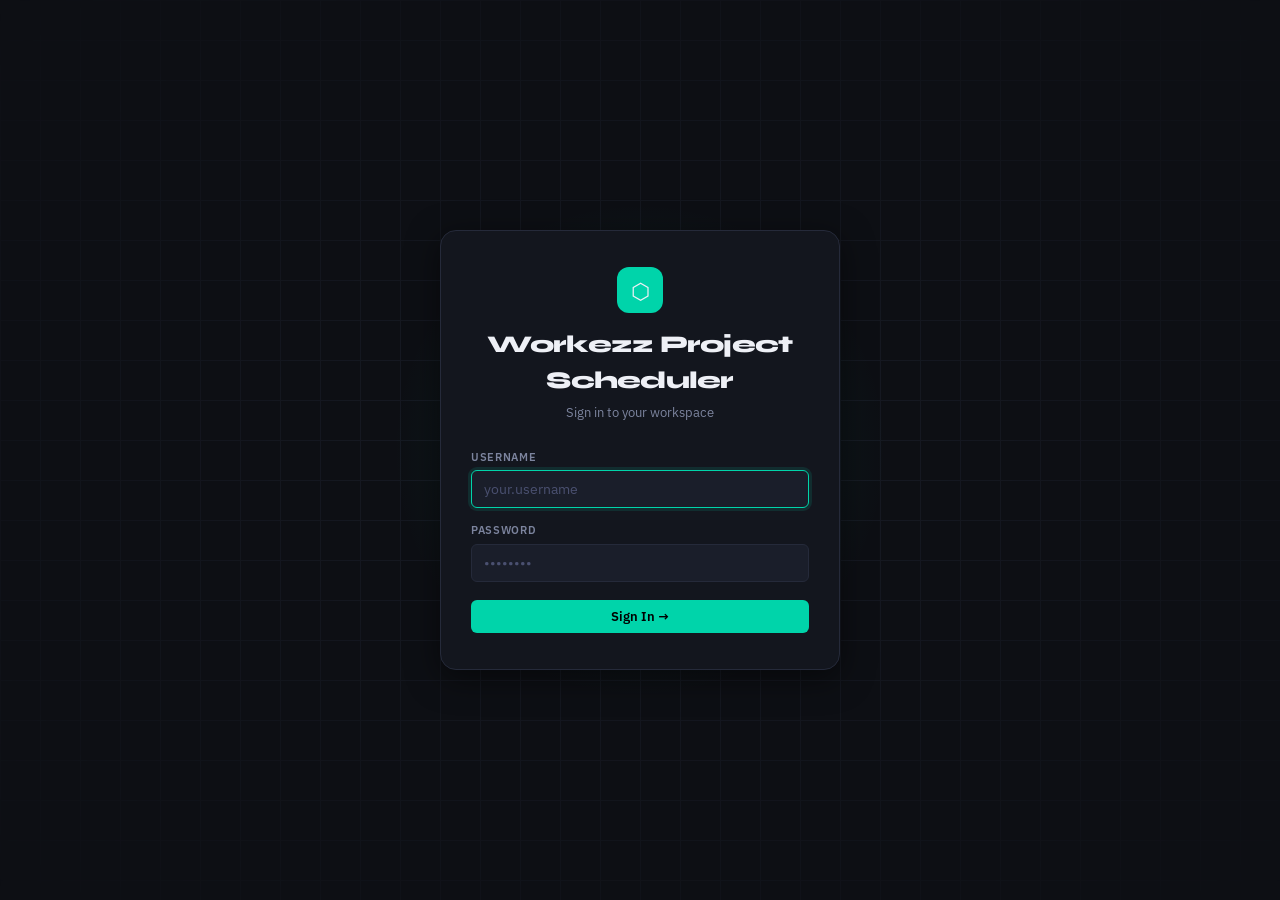
==== frontend/index.html @ bf20adb4 "Initial commit" ====
<!DOCTYPE html>
<html lang="en">
<head>
  <meta charset="UTF-8">
  <meta name="viewport" content="width=device-width, initial-scale=1.0, maximum-scale=1.0">
  <title>Workezz Project Scheduler</title>
  <link rel="stylesheet" href="style.css">
</head>
<body>
  <div id="app"></div>
  <div id="toast-container"></div>
  <script src="api.js"></script>
  <script src="app.js"></script>
</body>
</html>
---- frontend/style.css ----
@import url('https://fonts.googleapis.com/css2?family=Syne:wght@400;500;600;700;800&family=IBM+Plex+Sans:wght@300;400;500;600&family=IBM+Plex+Mono:wght@400;500&display=swap');

*, *::before, *::after { box-sizing: border-box; margin: 0; padding: 0; }

:root {
  --bg:         #0d0f14;
  --bg2:        #13161e;
  --bg3:        #1a1e2a;
  --bg4:        #21263a;
  --border:     #252a3a;
  --border2:    #2e3448;
  --accent:     #00d4aa;
  --accent2:    #00b892;
  --accent-dim: rgba(0,212,170,0.12);
  --green:      #22c55e;
  --green-dim:  rgba(34,197,94,0.12);
  --red:        #f43f5e;
  --red-dim:    rgba(244,63,94,0.12);
  --amber:      #f59e0b;
  --amber-dim:  rgba(245,158,11,0.12);
  --blue:       #3b82f6;
  --blue-dim:   rgba(59,130,246,0.12);
  --purple:     #a855f7;
  --purple-dim: rgba(168,85,247,0.12);
  --p1: #3b82f6; --p2: #f59e0b; --p3: #22c55e; --p4: #a855f7; --p5: #f43f5e;
  --text1:  #eef0f6;
  --text2:  #7c849e;
  --text3:  #4a5070;
  --font-display: 'Syne', sans-serif;
  --font-body:    'IBM Plex Sans', sans-serif;
  --font-mono:    'IBM Plex Mono', monospace;
  --sidebar-w: 220px;
  --topbar-h:  56px;
  --radius:    10px;
  --radius-sm: 6px;
  --radius-lg: 16px;
  --shadow:    0 8px 32px rgba(0,0,0,0.5);
  --shadow-sm: 0 2px 8px rgba(0,0,0,0.3);
}

[data-theme="light"] {
  --bg:#f4f5f9; --bg2:#ffffff; --bg3:#ebedf5; --bg4:#e2e5f0;
  --border:#d8dce8; --border2:#c8cde0;
  --accent:#00a88a; --accent2:#008870; --accent-dim:rgba(0,168,138,0.1);
  --green:#16a34a; --green-dim:rgba(22,163,74,0.1);
  --red:#e11d48; --red-dim:rgba(225,29,72,0.1);
  --amber:#d97706; --amber-dim:rgba(217,119,6,0.1);
  --blue:#2563eb; --blue-dim:rgba(37,99,235,0.1);
  --purple:#9333ea; --purple-dim:rgba(147,51,234,0.1);
  --text1:#0f1117; --text2:#4a5268; --text3:#8890a8;
  --shadow:0 8px 32px rgba(0,0,0,0.1); --shadow-sm:0 2px 8px rgba(0,0,0,0.08);
}

html,body{height:100%;}
body{font-family:var(--font-body);background:var(--bg);color:var(--text1);font-size:14px;line-height:1.5;-webkit-font-smoothing:antialiased;height:100%;overflow:hidden;}
#app{height:100%;display:flex;flex-direction:column;}
::-webkit-scrollbar{width:4px;height:4px;}
::-webkit-scrollbar-track{background:transparent;}
::-webkit-scrollbar-thumb{background:var(--border2);border-radius:4px;}

/* Shell */
.shell{display:flex;flex-direction:column;height:100vh;overflow:hidden;}
.shell-body{display:flex;flex:1;min-height:0;overflow:hidden;}

/* Sidebar - master project ID list */
.sidebar{width:var(--sidebar-w);background:var(--bg2);border-right:1px solid var(--border);display:flex;flex-direction:column;flex-shrink:0;min-height:0;overflow:hidden;}
.master-sidebar-header{padding:14px 14px 10px;border-bottom:1px solid var(--border);flex-shrink:0;}
.master-sidebar-title{font-family:var(--font-display);font-size:11px;font-weight:700;letter-spacing:0.08em;text-transform:uppercase;color:var(--text3);}

/* Topbar nav buttons */
.topbar-nav{display:flex;align-items:center;gap:2px;}
.topbar-nav-btn{padding:5px 14px;border-radius:var(--radius-sm);font-size:13px;font-weight:600;border:none;background:none;color:var(--text2);cursor:pointer;transition:all 0.15s;font-family:var(--font-body);}
.topbar-nav-btn:hover{background:var(--bg3);color:var(--text1);}
.topbar-nav-btn.active{background:var(--accent-dim);color:var(--accent);}

/* Projects empty state */
.projects-empty-state{display:flex;flex-direction:column;align-items:center;justify-content:center;height:60vh;gap:12px;}
.projects-empty-icon{font-size:40px;opacity:0.2;}
.projects-empty-text{font-size:13px;color:var(--text3);}

/* Topbar branding */
.topbar-brand{display:flex;align-items:center;gap:8px;flex-shrink:0;}
.brand-icon{width:30px;height:30px;background:var(--accent);border-radius:8px;display:flex;align-items:center;justify-content:center;font-size:16px;flex-shrink:0;}
.brand-name{font-family:var(--font-display);font-size:14px;font-weight:800;letter-spacing:-0.02em;}
.brand-ver{font-size:10px;color:var(--text3);font-family:var(--font-mono);}
.topbar-divider{width:1px;height:20px;background:var(--border);margin:0 10px;flex-shrink:0;}
.topbar-user-chip{display:flex;align-items:center;gap:8px;padding:5px 10px;border-radius:var(--radius-sm);border:1px solid var(--border);background:var(--bg3);}

/* Main */
.main{flex:1;display:flex;flex-direction:column;min-width:0;min-height:0;overflow:hidden;}

/* Mobile topbar */
.mobile-topbar{display:none;height:var(--topbar-h);background:var(--bg2);border-bottom:1px solid var(--border);align-items:center;padding:0 14px;gap:10px;flex-shrink:0;}

/* Topbar */
.topbar{height:var(--topbar-h);background:var(--bg2);border-bottom:1px solid var(--border);display:flex;align-items:center;padding:0 20px;gap:12px;flex-shrink:0;overflow:visible;position:relative;z-index:200;width:100%;}
.topbar-left{display:flex;align-items:center;gap:10px;flex:1;min-width:0;}
.topbar-right{display:flex;align-items:center;gap:8px;flex-shrink:0;}
.page-title{font-family:var(--font-display);font-size:15px;font-weight:700;letter-spacing:-0.02em;white-space:nowrap;overflow:hidden;text-overflow:ellipsis;}
.back-btn{height:28px;padding:0 10px;border-radius:var(--radius-sm);background:var(--bg3);border:1px solid var(--border);color:var(--text2);cursor:pointer;display:flex;align-items:center;gap:5px;font-size:12px;font-weight:600;font-family:var(--font-body);flex-shrink:0;transition:all 0.15s;white-space:nowrap;}
.back-btn:hover{color:var(--text1);border-color:var(--border2);background:var(--bg4);}

/* Page */
.page{flex:1;overflow-y:auto;padding:20px;min-height:0;}

/* Avatar */
.avatar{border-radius:50%;background:linear-gradient(135deg,var(--accent),var(--blue));display:flex;align-items:center;justify-content:center;font-weight:700;color:#fff;flex-shrink:0;font-family:var(--font-display);}
.avatar-sm{width:28px;height:28px;font-size:11px;}
.avatar-md{width:34px;height:34px;font-size:13px;}
.avatar-lg{width:40px;height:40px;font-size:15px;}

/* Popover */
.popover-wrap{position:relative;}
.popover{position:fixed;top:60px;right:16px;background:var(--bg2);border:1px solid var(--border);border-radius:var(--radius-lg);box-shadow:var(--shadow);z-index:9000;overflow:hidden;animation:popUp 0.18s cubic-bezier(0.34,1.56,0.64,1);min-width:220px;}
@keyframes popUp{from{opacity:0;transform:translateY(8px) scale(0.97);}to{opacity:1;transform:translateY(0) scale(1);}}
.popover-header{padding:12px 14px;display:flex;align-items:center;gap:10px;background:var(--bg3);border-bottom:1px solid var(--border);}
.popover-name{font-weight:600;font-size:13px;}
.popover-role{font-size:11px;color:var(--text2);margin-top:1px;}
.popover-section{padding:5px 6px;}
.popover-item{display:flex;align-items:center;justify-content:space-between;padding:8px 10px;border-radius:var(--radius-sm);font-size:13px;color:var(--text1);cursor:pointer;gap:10px;border:none;background:none;width:100%;text-align:left;font-family:var(--font-body);}
.popover-item:hover{background:var(--bg3);}
.popover-item.danger{color:var(--red);}
.popover-item-left{display:flex;align-items:center;gap:8px;}
.popover-sep{height:1px;background:var(--border);margin:4px 0;}

/* Theme toggle */
.theme-toggle{width:36px;height:20px;background:var(--border2);border-radius:20px;position:relative;cursor:pointer;transition:background 0.25s;flex-shrink:0;}
.theme-toggle.on{background:var(--accent);}
.theme-thumb{width:14px;height:14px;background:white;border-radius:50%;position:absolute;top:3px;left:3px;transition:transform 0.25s cubic-bezier(0.34,1.56,0.64,1);box-shadow:0 1px 4px rgba(0,0,0,0.3);}
.theme-toggle.on .theme-thumb{transform:translateX(16px);}

/* Buttons */
.btn{display:inline-flex;align-items:center;justify-content:center;gap:6px;padding:8px 16px;border-radius:var(--radius-sm);font-family:var(--font-body);font-size:13px;font-weight:600;cursor:pointer;border:none;transition:all 0.15s;white-space:nowrap;}
.btn-primary{background:var(--accent);color:#000;}
.btn-primary:hover{background:var(--accent2);}
.btn-secondary{background:var(--bg3);color:var(--text1);border:1px solid var(--border);}
.btn-secondary:hover{border-color:var(--border2);}
.btn-ghost{background:transparent;color:var(--text2);}
.btn-ghost:hover{color:var(--text1);background:var(--bg3);}
.btn-danger{background:var(--red-dim);color:var(--red);border:1px solid rgba(244,63,94,0.2);}
.btn-danger:hover{background:rgba(244,63,94,0.2);}
.btn-sm{padding:5px 12px;font-size:12px;}
.btn-full{width:100%;}
.btn:disabled{opacity:0.45;cursor:not-allowed;}

/* Forms */
.form-group{margin-bottom:14px;}
.form-label{display:block;font-size:11px;font-weight:600;color:var(--text2);margin-bottom:5px;text-transform:uppercase;letter-spacing:0.06em;}
.form-input,.form-select,.form-textarea{width:100%;background:var(--bg3);border:1px solid var(--border);border-radius:var(--radius-sm);color:var(--text1);font-family:var(--font-body);font-size:14px;padding:9px 12px;transition:border-color 0.15s,box-shadow 0.15s;outline:none;-webkit-appearance:none;}
.form-input:focus,.form-select:focus,.form-textarea:focus{border-color:var(--accent);box-shadow:0 0 0 3px var(--accent-dim);}
.form-input::placeholder{color:var(--text3);}
.form-textarea{resize:vertical;min-height:68px;}

/* Badges */
.badge{display:inline-flex;align-items:center;padding:2px 7px;border-radius:20px;font-size:10px;font-weight:600;white-space:nowrap;font-family:var(--font-mono);}
.badge-teal{background:var(--accent-dim);color:var(--accent);}
.badge-green{background:var(--green-dim);color:var(--green);}
.badge-red{background:var(--red-dim);color:var(--red);}
.badge-amber{background:var(--amber-dim);color:var(--amber);}
.badge-blue{background:var(--blue-dim);color:var(--blue);}
.badge-purple{background:var(--purple-dim);color:var(--purple);}
.badge-gray{background:var(--bg4);color:var(--text2);}

/* Login */
.login-wrap{min-height:100vh;display:flex;align-items:center;justify-content:center;padding:24px 16px;background:var(--bg);position:relative;overflow:hidden;}
.login-grid{position:absolute;inset:0;background-image:linear-gradient(var(--border) 1px,transparent 1px),linear-gradient(90deg,var(--border) 1px,transparent 1px);background-size:40px 40px;opacity:0.5;mask-image:radial-gradient(ellipse 70% 70% at 50% 50%,black,transparent);}
.login-glow{position:absolute;width:500px;height:500px;background:radial-gradient(circle,var(--accent-dim) 0%,transparent 70%);top:50%;left:50%;transform:translate(-50%,-50%);pointer-events:none;}
.login-card{background:var(--bg2);border:1px solid var(--border);border-radius:var(--radius-lg);padding:36px 30px;width:100%;max-width:400px;box-shadow:var(--shadow);position:relative;z-index:1;animation:fadeUp 0.4s ease;}
@keyframes fadeUp{from{opacity:0;transform:translateY(16px);}to{opacity:1;transform:translateY(0);}}
.login-logo{width:46px;height:46px;background:var(--accent);border-radius:12px;display:flex;align-items:center;justify-content:center;font-size:22px;margin:0 auto 14px;}
.login-title{font-family:var(--font-display);font-size:24px;font-weight:800;text-align:center;letter-spacing:-0.03em;margin-bottom:4px;}
.login-sub{font-size:13px;color:var(--text2);text-align:center;margin-bottom:26px;}

/* Dashboard tabs */
.dash-tabs{display:flex;gap:3px;margin-bottom:16px;background:var(--bg2);border:1px solid var(--border);border-radius:var(--radius);padding:4px;width:fit-content;}
.dash-tab{padding:6px 14px;border-radius:var(--radius-sm);font-size:12px;font-weight:600;border:none;background:none;color:var(--text2);cursor:pointer;transition:all 0.15s;font-family:var(--font-body);display:flex;align-items:center;gap:6px;}
.dash-tab:hover{background:var(--bg3);color:var(--text1);}
.dash-tab-active{background:var(--accent);color:#000;}
.dash-tab-count{display:inline-flex;align-items:center;justify-content:center;min-width:18px;height:18px;padding:0 5px;border-radius:20px;font-size:10px;font-weight:700;background:rgba(0,0,0,0.15);font-family:var(--font-mono);}
.dash-tab-active .dash-tab-count{background:rgba(0,0,0,0.2);}

/* Project status badges */
.proj-status-badge{display:inline-flex;align-items:center;padding:2px 8px;border-radius:20px;font-size:9px;font-weight:700;white-space:nowrap;font-family:var(--font-mono);text-transform:uppercase;letter-spacing:0.04em;}
.status-completed{background:var(--green-dim);color:var(--green);}
.status-ongoing{background:var(--accent-dim);color:var(--accent);}
.status-notstarted{background:var(--bg4);color:var(--text2);}

/* Dashboard */
.dash-header{display:flex;align-items:center;justify-content:space-between;margin-bottom:20px;gap:12px;flex-wrap:wrap;}
.dash-title{font-family:var(--font-display);font-size:20px;font-weight:800;letter-spacing:-0.03em;}
.search-wrap{position:relative;flex:1;max-width:300px;}
.search-icon{position:absolute;left:10px;top:50%;transform:translateY(-50%);color:var(--text3);font-size:13px;pointer-events:none;}
.search-input{width:100%;background:var(--bg2);border:1px solid var(--border);border-radius:var(--radius-sm);color:var(--text1);font-family:var(--font-body);font-size:13px;padding:8px 12px 8px 32px;outline:none;transition:border-color 0.15s;}
.search-input:focus{border-color:var(--accent);}
.search-input::placeholder{color:var(--text3);}

/* Project cards */
.proj-grid{display:grid;grid-template-columns:repeat(auto-fill,minmax(290px,1fr));gap:12px;}
.proj-card{background:var(--bg2);border:1px solid var(--border);border-radius:var(--radius);padding:0;cursor:pointer;transition:border-color 0.15s,transform 0.15s,box-shadow 0.15s;overflow:hidden;display:flex;flex-direction:column;text-decoration:none;color:inherit;animation:fadeUp 0.35s ease both;}
.proj-card:hover{border-color:var(--border2);transform:translateY(-2px);box-shadow:var(--shadow-sm);}
.proj-card:active{transform:translateY(0);}
.proj-card-top-bar{height:3px;flex-shrink:0;}
.proj-card-body{padding:14px 16px;flex:1;}
.proj-or{font-family:var(--font-mono);font-size:10px;color:var(--accent);font-weight:500;margin-bottom:3px;letter-spacing:0.04em;}
.proj-name{font-family:var(--font-display);font-size:14px;font-weight:700;margin-bottom:3px;letter-spacing:-0.01em;line-height:1.3;}
.proj-desc{font-size:12px;color:var(--text2);margin-bottom:10px;white-space:nowrap;overflow:hidden;text-overflow:ellipsis;}
.proj-tls{display:flex;gap:5px;flex-wrap:wrap;margin-bottom:10px;}
.tl-chip{display:inline-flex;align-items:center;gap:4px;padding:2px 7px;border-radius:20px;font-size:10px;font-weight:600;background:var(--bg3);color:var(--text2);border:1px solid var(--border);}
.tl-dot{width:5px;height:5px;border-radius:50%;flex-shrink:0;}
.proj-card-footer{padding:10px 16px;border-top:1px solid var(--border);background:var(--bg3);display:flex;align-items:center;gap:10px;}
.proj-date{font-family:var(--font-mono);font-size:10px;color:var(--text3);}

/* Progress */
.prog-bar-wrap{flex:1;}
.prog-bar-label{display:flex;justify-content:space-between;font-size:10px;color:var(--text3);margin-bottom:4px;font-family:var(--font-mono);}
.prog-bar{height:3px;background:var(--bg4);border-radius:3px;overflow:hidden;}
.prog-fill{height:100%;border-radius:3px;transition:width 0.6s cubic-bezier(0.4,0,0.2,1);}
.prog-high{background:var(--green);}
.prog-mid{background:var(--amber);}
.prog-low{background:var(--red);}
.prog-none{background:var(--accent);}

/* Detail header */
.detail-header{background:var(--bg2);border:1px solid var(--border);border-radius:var(--radius);overflow:hidden;margin-bottom:16px;animation:fadeUp 0.3s ease;}
.detail-header-top{padding:16px 20px;border-bottom:1px solid var(--border);}
.detail-or{font-family:var(--font-mono);font-size:11px;color:var(--accent);margin-bottom:4px;letter-spacing:0.04em;}
.detail-name{font-family:var(--font-display);font-size:19px;font-weight:800;letter-spacing:-0.03em;margin-bottom:3px;line-height:1.2;}
.detail-desc{font-size:13px;color:var(--text2);}
.detail-meta{display:grid;grid-template-columns:repeat(auto-fill,minmax(110px,1fr));border-bottom:1px solid var(--border);}
.meta-item{padding:10px 16px;border-right:1px solid var(--border);}
.meta-item:last-child{border-right:none;}
.meta-label{font-size:10px;font-weight:700;color:var(--text3);text-transform:uppercase;letter-spacing:0.08em;margin-bottom:2px;}
.meta-value{font-size:13px;font-weight:600;}
.detail-progress{padding:14px 20px;}
.overall-row{display:flex;justify-content:space-between;align-items:center;margin-bottom:8px;}
.overall-label{font-size:11px;font-weight:700;color:var(--text2);text-transform:uppercase;letter-spacing:0.06em;}
.overall-pct{font-family:var(--font-display);font-size:20px;font-weight:800;color:var(--accent);}

/* Phase tabs */
.phase-bar{display:flex;gap:3px;margin-bottom:14px;background:var(--bg2);border:1px solid var(--border);border-radius:var(--radius);padding:4px;overflow-x:auto;scrollbar-width:none;animation:fadeUp 0.3s ease 0.1s both;}
.phase-bar::-webkit-scrollbar{display:none;}
.phase-btn{flex-shrink:0;padding:6px 13px;border-radius:var(--radius-sm);font-size:12px;font-weight:600;border:none;background:none;color:var(--text2);cursor:pointer;transition:all 0.15s;display:flex;align-items:center;gap:5px;font-family:var(--font-body);}
.phase-btn:hover{background:var(--bg3);color:var(--text1);}
.phase-btn.active{background:var(--accent);color:#000;font-weight:700;}
.phase-dot{width:6px;height:6px;border-radius:50%;}

/* Task table */
.task-table-wrap{background:var(--bg2);border:1px solid var(--border);border-radius:var(--radius);overflow:hidden;animation:fadeUp 0.3s ease 0.15s both;margin-bottom:80px;}
.task-table{width:100%;border-collapse:collapse;}
.task-table th{text-align:left;padding:10px 14px;font-size:10px;font-weight:700;color:var(--text3);text-transform:uppercase;letter-spacing:0.08em;background:var(--bg3);border-bottom:1px solid var(--border);white-space:nowrap;}
.task-table td{padding:11px 14px;border-bottom:1px solid var(--border);vertical-align:middle;}
.task-table tr:last-child td{border-bottom:none;}
.task-table tbody tr{transition:background 0.1s;}
.task-table tbody tr:hover{background:var(--bg3);}
.task-table tbody tr.can-edit:hover{background:var(--accent-dim);}
.task-code-cell{font-family:var(--font-mono);font-size:10px;color:var(--text3);white-space:nowrap;}
.task-name-cell{font-size:13px;font-weight:500;min-width:150px;}
.date-cell{font-family:var(--font-mono);font-size:11px;color:var(--text2);white-space:nowrap;min-width:85px;}
.date-cell.overdue{color:var(--red);}
.date-cell.warn{color:var(--amber);}

/* Progress ring */
.ring-wrap{display:flex;align-items:center;gap:8px;min-width:100px;}
.ring{flex-shrink:0;transform:rotate(-90deg);}
.ring-bg{fill:none;stroke:var(--bg4);stroke-width:3;}
.ring-fill{fill:none;stroke-width:3;stroke-linecap:round;transition:stroke-dashoffset 0.6s cubic-bezier(0.4,0,0.2,1);}
.ring-pct{font-family:var(--font-mono);font-size:12px;font-weight:600;color:var(--text1);white-space:nowrap;}

/* Inline edit */
.inline-edit{display:flex;flex-direction:column;gap:6px;min-width:150px;}
.slider-row{display:flex;align-items:center;gap:8px;}
.task-slider{flex:1;-webkit-appearance:none;height:3px;border-radius:3px;background:var(--bg4);outline:none;cursor:pointer;}
.task-slider::-webkit-slider-thumb{-webkit-appearance:none;width:15px;height:15px;border-radius:50%;background:var(--accent);border:2px solid var(--bg2);box-shadow:0 2px 6px rgba(0,212,170,0.4);cursor:pointer;transition:transform 0.1s;}
.task-slider::-webkit-slider-thumb:active{transform:scale(1.25);}
.slider-pct{font-family:var(--font-mono);font-size:11px;font-weight:600;color:var(--accent);width:30px;text-align:right;flex-shrink:0;}
.remark-input{width:100%;background:var(--bg3);border:1px solid var(--border);border-radius:var(--radius-sm);color:var(--text1);font-family:var(--font-body);font-size:12px;padding:5px 8px;outline:none;resize:none;transition:border-color 0.15s;min-height:50px;}
.remark-input:focus{border-color:var(--accent);}
.remark-input::placeholder{color:var(--text3);}
.remark-display{font-size:11px;color:var(--text2);font-style:italic;max-width:180px;white-space:nowrap;overflow:hidden;text-overflow:ellipsis;}

/* Save bar */
.save-bar{position:fixed;bottom:0;left:var(--sidebar-w);right:0;background:var(--bg2);border-top:1px solid var(--border);padding:12px 20px;display:flex;align-items:center;justify-content:space-between;gap:12px;z-index:100;transform:translateY(100%);transition:transform 0.25s cubic-bezier(0.34,1.56,0.64,1);}
.save-bar.visible{transform:translateY(0);}
.save-bar-left{display:flex;align-items:center;gap:10px;}
.save-count{display:inline-flex;align-items:center;justify-content:center;width:22px;height:22px;background:var(--amber);color:#000;border-radius:50%;font-size:11px;font-weight:800;font-family:var(--font-mono);}
.save-msg{font-size:13px;color:var(--text2);}
.save-actions{display:flex;gap:8px;}

/* Modal */
.modal-overlay{position:fixed;inset:0;background:rgba(0,0,0,0.65);z-index:500;display:flex;align-items:center;justify-content:center;padding:16px;backdrop-filter:blur(4px);animation:fadeIn 0.2s ease;}
@keyframes fadeIn{from{opacity:0;}to{opacity:1;}}
.modal{background:var(--bg2);border:1px solid var(--border);border-radius:var(--radius-lg);width:100%;max-width:440px;box-shadow:var(--shadow);animation:popUp 0.2s cubic-bezier(0.34,1.56,0.64,1);overflow:hidden;}
.modal-header{padding:16px 20px;border-bottom:1px solid var(--border);display:flex;align-items:center;justify-content:space-between;background:var(--bg3);}
.modal-title{font-family:var(--font-display);font-size:15px;font-weight:700;letter-spacing:-0.02em;}
.modal-body{padding:20px;}
.modal-footer{padding:12px 20px;border-top:1px solid var(--border);display:flex;gap:8px;justify-content:flex-end;}

/* Alert */
.alert{padding:10px 14px;border-radius:var(--radius-sm);font-size:13px;margin-bottom:14px;}
.alert-error{background:var(--red-dim);color:var(--red);border:1px solid rgba(244,63,94,0.2);}

/* Toast */
#toast-container{position:fixed;bottom:24px;right:20px;z-index:9999;display:flex;flex-direction:column;gap:8px;pointer-events:none;}
.toast{padding:10px 16px;border-radius:var(--radius-sm);font-size:13px;font-weight:500;box-shadow:var(--shadow);animation:slideLeft 0.25s cubic-bezier(0.34,1.56,0.64,1);max-width:300px;pointer-events:all;}
@keyframes slideLeft{from{opacity:0;transform:translateX(20px);}to{opacity:1;transform:translateX(0);}}
.toast-success{background:var(--green-dim);color:var(--green);border:1px solid rgba(34,197,94,0.25);}
.toast-error{background:var(--red-dim);color:var(--red);border:1px solid rgba(244,63,94,0.25);}

/* Loading / Empty */
.loading{display:flex;align-items:center;justify-content:center;gap:10px;padding:60px 20px;color:var(--text2);font-size:13px;}
.spinner{display:inline-block;width:20px;height:20px;border:2px solid var(--border2);border-top-color:var(--accent);border-radius:50%;animation:spin 0.7s linear infinite;}
@keyframes spin{to{transform:rotate(360deg);}}
.empty{text-align:center;padding:60px 20px;color:var(--text2);}
.empty-icon{font-size:38px;margin-bottom:12px;opacity:0.4;}
.empty-text{font-size:14px;}

/* Stagger animations */
.proj-card:nth-child(1){animation-delay:0.05s;}
.proj-card:nth-child(2){animation-delay:0.1s;}
.proj-card:nth-child(3){animation-delay:0.15s;}
.proj-card:nth-child(4){animation-delay:0.2s;}
.proj-card:nth-child(5){animation-delay:0.25s;}
.proj-card:nth-child(6){animation-delay:0.3s;}

/* Master pane list (now lives in .sidebar) */
.master-pane-list{flex:1;overflow-y:auto;padding:6px;min-height:0;}
.master-empty{padding:20px 10px;font-size:12px;color:var(--text3);text-align:center;}

/* Master item */
.master-item{padding:9px 10px;border-radius:var(--radius-sm);cursor:pointer;transition:background 0.15s,border-color 0.15s;border:1px solid transparent;margin-bottom:3px;animation:fadeUp 0.25s ease both;}
.master-item:hover{background:var(--bg3);border-color:var(--border);}
.master-item.active{background:var(--accent-dim);border-color:var(--accent);}
.master-item.no-file{opacity:0.7;}
.master-item-top{display:flex;align-items:center;gap:6px;margin-bottom:4px;}
.master-item-id{font-family:var(--font-mono);font-size:11px;font-weight:600;color:var(--text1);flex:1;white-space:nowrap;overflow:hidden;text-overflow:ellipsis;}
.master-item-name{font-size:10px;color:var(--text2);white-space:nowrap;overflow:hidden;text-overflow:ellipsis;margin-bottom:5px;}

/* Staleness - background highlight instead of dot */
.master-item.stale{background:rgba(244,63,94,0.08);border-color:rgba(244,63,94,0.2);}
.master-item.stale:hover{background:rgba(244,63,94,0.14);border-color:rgba(244,63,94,0.35);}
.master-item.stale.active{background:rgba(244,63,94,0.18);border-color:var(--red);}
.master-item.stale .master-item-id{color:var(--red);}

/* File exists badge - dot symbolism */
.master-exists-badge{width:8px;height:8px;border-radius:50%;flex-shrink:0;display:inline-block;}
.master-exists-badge.exists{background:var(--green);}
.master-exists-badge.missing{background:transparent;border:1.5px dashed var(--text3);}

/* Mini progress bar in master pane */
.master-prog-bar{height:2px;background:var(--bg4);border-radius:2px;overflow:hidden;}
.master-prog-fill{height:100%;border-radius:2px;transition:width 0.5s ease;}

/* Responsive */
@media(max-width:768px){
  .sidebar{display:none;}
  .mobile-topbar{display:flex!important;}
  .topbar-brand{display:none;}
  .topbar-divider{display:none;}
  .topbar-user-chip{display:none;}
  .save-bar{left:0;}
  .proj-grid{grid-template-columns:1fr;}
  .detail-meta{grid-template-columns:repeat(2,1fr);}
  .task-table th:nth-child(n+6),.task-table td:nth-child(n+6){display:none;}
  .page{padding:12px;}
}

/* Utility */
.hidden{display:none!important;}
.mono{font-family:var(--font-mono);}
.text2{color:var(--text2);}
.truncate{white-space:nowrap;overflow:hidden;text-overflow:ellipsis;}

/* ── Excel-like grid ─────────────────────────────────────────── */
.xl-wrap{overflow:auto;border:1px solid var(--border);border-radius:var(--radius);background:var(--bg2);margin-bottom:80px;animation:fadeUp 0.3s ease 0.15s both;font-family:var(--font-body);}
.xl-grid{display:inline-block;min-width:100%;}

.xl-row{display:flex;border-bottom:1px solid rgba(255,255,255,0.05);}
[data-theme="light"] .xl-row{border-bottom:1px solid #d0d0d0;}
.xl-row:last-child{border-bottom:none;}
.xl-row-even{background:var(--bg2);}
.xl-row:not(.xl-row-even):not(.xl-header-row){background:rgba(255,255,255,0.02);}
[data-theme="light"] .xl-row:not(.xl-row-even):not(.xl-header-row){background:#f7f8fc;}
.xl-row:not(.xl-header-row):hover{background:rgba(0,212,170,0.05);}
[data-theme="light"] .xl-row:not(.xl-header-row):hover{background:#eaf6f2;}

.xl-header-row{background:var(--bg4);border-bottom:2px solid var(--border2);position:sticky;top:0;z-index:10;}
[data-theme="light"] .xl-header-row{background:#d8dce8;}
.xl-header-cell{font-size:11px;font-weight:700;color:var(--text1);padding:5px 6px;border-right:1px solid var(--border2);display:flex;align-items:center;flex-shrink:0;white-space:nowrap;}
[data-theme="light"] .xl-header-cell{color:#1a1d2e;border-right:1px solid #b0b5c8;}
.xl-header-cell:last-child{border-right:none;}

.xl-cell{padding:3px 6px;border-right:1px solid rgba(255,255,255,0.05);font-size:12px;color:var(--text1);display:flex;align-items:center;flex-shrink:0;min-height:28px;}
[data-theme="light"] .xl-cell{border-right:1px solid #d0d0d0;color:#1a1d2e;}
.xl-cell:last-child{border-right:none;}
.xl-cell-rownum{color:var(--text3);font-family:var(--font-mono);font-size:11px;justify-content:center;background:var(--bg3);}
[data-theme="light"] .xl-cell-rownum{background:#ebedf5;color:#888;}
.xl-cell-center{justify-content:center;}
.xl-cell-task{font-size:12px;}
.xl-cell-date{font-family:var(--font-mono);font-size:11px;color:var(--text2);}
.xl-cell-overdue{color:var(--red)!important;}
.xl-cell-editable{background:rgba(173,214,255,0.07);}
[data-theme="light"] .xl-cell-editable{background:#edf4ff;}
.xl-cell-editable:focus-within{background:rgba(173,214,255,0.15);box-shadow:inset 0 0 0 1px var(--blue);}
[data-theme="light"] .xl-cell-editable:focus-within{background:#ddeeff;}

/* Phase — plain text like Excel */
.xl-phase-text{font-family:var(--font-mono);font-size:11px;font-weight:600;color:var(--text2);}

/* % complete — just a number, clean */
.xl-pct-view{font-family:var(--font-mono);font-size:12px;font-weight:600;width:100%;text-align:center;}
.xl-pct-edit{width:100%;}
.xl-pct-input{width:100%;background:transparent;border:none;color:var(--text1);font-family:var(--font-mono);font-size:12px;font-weight:600;padding:1px 4px;outline:none;text-align:center;-moz-appearance:textfield;}
.xl-pct-input::-webkit-outer-spin-button,.xl-pct-input::-webkit-inner-spin-button{-webkit-appearance:none;}
.xl-pct-input:focus{background:rgba(59,130,246,0.1);border-radius:2px;}

/* Date input — minimal like Excel cell */
.xl-date-input{background:transparent;border:none;color:var(--text1);font-family:var(--font-mono);font-size:11px;padding:1px 2px;outline:none;width:100%;cursor:pointer;}
.xl-date-input:focus{background:rgba(59,130,246,0.08);border-radius:2px;}
.xl-date-input::-webkit-calendar-picker-indicator{opacity:0.4;cursor:pointer;width:12px;}

/* ── Project two-column layout ───────────────────────────────── */
.proj-topbar-info{display:flex;align-items:center;justify-content:space-between;padding:12px 16px;background:var(--bg2);border:1px solid var(--border);border-radius:var(--radius);margin-bottom:10px;gap:16px;}
.proj-body-layout{display:flex;gap:0;align-items:flex-start;margin-bottom:80px;}

/* ── Left info panel (Excel-matching grid) ───────────────────── */
.xl-info-panel{width:280px;flex-shrink:0;border:1px solid var(--border);border-radius:var(--radius) 0 0 var(--radius);overflow:hidden;background:var(--bg2);font-size:11px;align-self:flex-start;}

/* xi = excel-info grid system */
.xi-grid{display:flex;flex-direction:column;}
.xi-row{display:flex;border-bottom:1px solid var(--border);min-height:22px;}
[data-theme="light"] .xi-row{border-bottom:1px solid #d0d0d0;}
.xi-row:last-child{border-bottom:none;}

.xi-cell{flex:1;padding:2px 5px;border-right:1px solid var(--border);display:flex;align-items:center;font-size:11px;min-width:0;}
[data-theme="light"] .xi-cell{border-right:1px solid #d0d0d0;}
.xi-cell:last-child{border-right:none;}

.xi-lbl{background:var(--bg3);color:var(--text2);font-weight:600;font-size:10px;white-space:nowrap;}
[data-theme="light"] .xi-lbl{background:#ebedf5;color:#4a5268;}

.xi-hdr{background:var(--bg4);color:var(--text1);font-weight:700;font-size:10px;text-transform:uppercase;letter-spacing:0.04em;}
[data-theme="light"] .xi-hdr{background:#d8dce8;color:#1a1d2e;}

.xi-section-row .xi-cell,.xi-section-row .xi-lbl,.xi-section-row .xi-hdr{background:var(--bg4);}
[data-theme="light"] .xi-section-row .xi-cell,[data-theme="light"] .xi-section-row .xi-lbl,[data-theme="light"] .xi-section-row .xi-hdr{background:#d8dce8;}

.xi-val{font-size:11px;color:var(--text1);white-space:nowrap;overflow:hidden;text-overflow:ellipsis;width:100%;}
.xi-accent .xi-val{color:var(--accent);font-weight:600;}
[data-theme="light"] .xi-accent .xi-val{color:#00a88a;}
.xi-wrap .xi-val{white-space:normal;word-break:break-word;line-height:1.3;}
.xi-small .xi-val{font-size:10px;color:var(--text2);}
.xi-span2{flex:2;}
.xi-editable{background:rgba(173,214,255,0.07);}
[data-theme="light"] .xi-editable{background:#edf4ff;}

.xl-info-select{background:var(--bg3);border:1px solid var(--border);border-radius:3px;color:var(--text1);font-size:11px;padding:1px 4px;outline:none;cursor:pointer;width:100%;}
.xl-info-select:focus{border-color:var(--accent);}

/* Adjust xl-wrap when inside proj-body-right */
.proj-body-right{flex:1;min-width:0;overflow-x:auto;}
.proj-body-right .xl-wrap{border-radius:0 var(--radius) var(--radius) 0;border-left:none;margin-bottom:0;min-height:200px;}
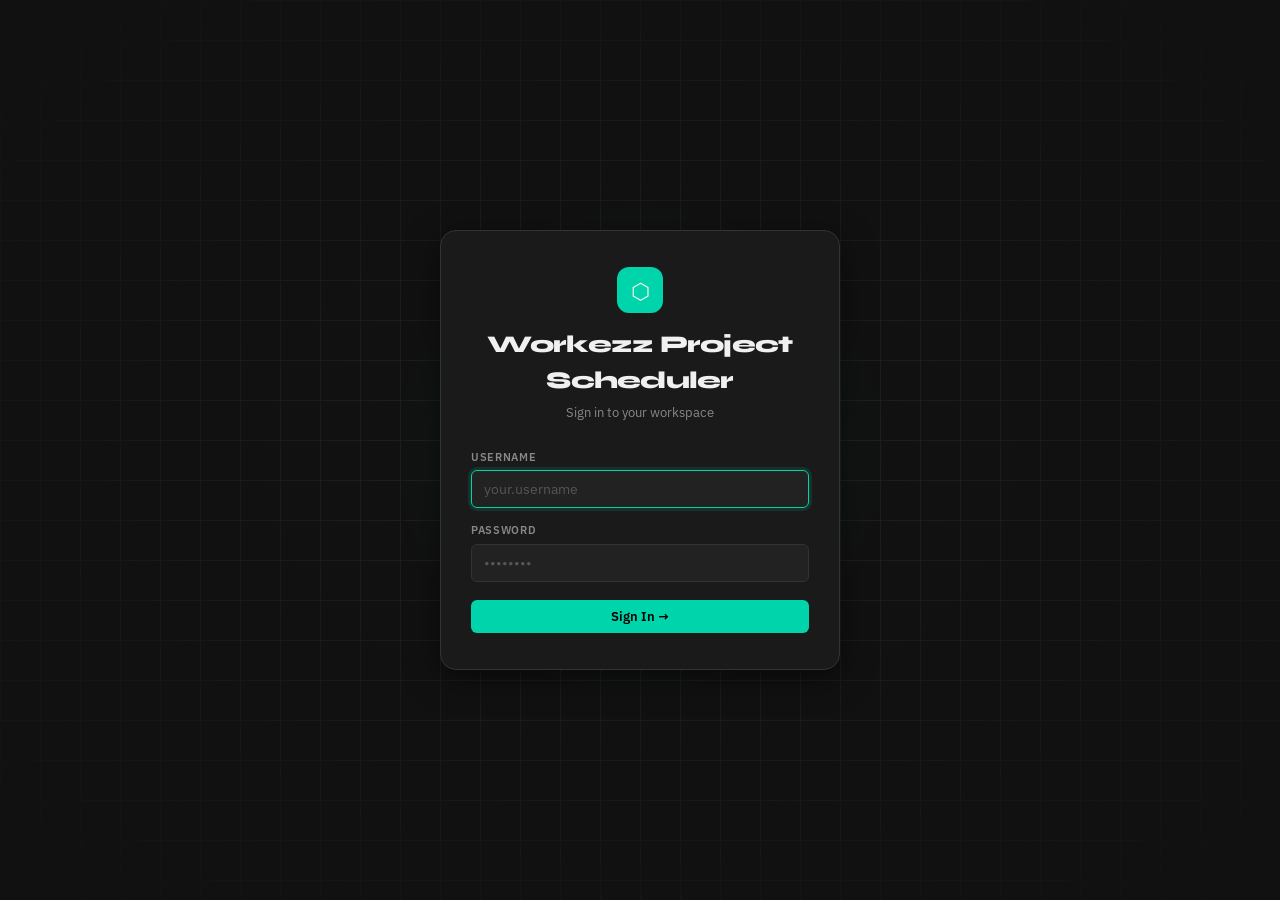
==== commit 6455c7b6: "Updated on 27/03 12:23" ====
--- a/frontend/index.html
+++ b/frontend/index.html
@@ -10,6 +10,7 @@
   <div id="app"></div>
   <div id="toast-container"></div>
   <script src="api.js"></script>
+  <script src="monitor.js"></script>
   <script src="app.js"></script>
 </body>
 </html>
--- a/frontend/style.css
+++ b/frontend/style.css
@@ -3,12 +3,12 @@
 *, *::before, *::after { box-sizing: border-box; margin: 0; padding: 0; }
 
 :root {
-  --bg:         #0d0f14;
-  --bg2:        #13161e;
-  --bg3:        #1a1e2a;
-  --bg4:        #21263a;
-  --border:     #252a3a;
-  --border2:    #2e3448;
+  --bg:         #111111;
+  --bg2:        #1a1a1a;
+  --bg3:        #222222;
+  --bg4:        #2a2a2a;
+  --border:     #333333;
+  --border2:    #3d3d3d;
   --accent:     #00d4aa;
   --accent2:    #00b892;
   --accent-dim: rgba(0,212,170,0.12);
@@ -23,13 +23,14 @@
   --purple:     #a855f7;
   --purple-dim: rgba(168,85,247,0.12);
   --p1: #3b82f6; --p2: #f59e0b; --p3: #22c55e; --p4: #a855f7; --p5: #f43f5e;
-  --text1:  #eef0f6;
-  --text2:  #7c849e;
-  --text3:  #4a5070;
+  --text1:  #f0f0f0;
+  --text2:  #888888;
+  --text3:  #555555;
   --font-display: 'Syne', sans-serif;
   --font-body:    'IBM Plex Sans', sans-serif;
   --font-mono:    'IBM Plex Mono', monospace;
-  --sidebar-w: 220px;
+  --sidebar-w: 242px;
+  --sidebar-rail: 44px;
   --topbar-h:  56px;
   --radius:    10px;
   --radius-sm: 6px;
@@ -63,9 +64,15 @@
 .shell-body{display:flex;flex:1;min-height:0;overflow:hidden;}
 
 /* Sidebar - master project ID list */
-.sidebar{width:var(--sidebar-w);background:var(--bg2);border-right:1px solid var(--border);display:flex;flex-direction:column;flex-shrink:0;min-height:0;overflow:hidden;}
-.master-sidebar-header{padding:14px 14px 10px;border-bottom:1px solid var(--border);flex-shrink:0;}
-.master-sidebar-title{font-family:var(--font-display);font-size:11px;font-weight:700;letter-spacing:0.08em;text-transform:uppercase;color:var(--text3);}
+.sidebar{width:var(--sidebar-w);background:var(--bg2);border-right:1px solid var(--border);display:flex;flex-direction:column;flex-shrink:0;min-height:0;overflow:hidden;transition:width 0.22s cubic-bezier(0.4,0,0.2,1);}
+.sidebar.collapsed{width:var(--sidebar-rail);}
+.sidebar.collapsed .master-pane-list{display:none;}
+.sidebar.collapsed .master-sidebar-title{display:none;}
+.master-sidebar-header{padding:10px 10px 10px;border-bottom:1px solid var(--border);flex-shrink:0;display:flex;align-items:center;justify-content:space-between;gap:8px;min-height:44px;transition:padding 0.22s;}
+.sidebar.collapsed .master-sidebar-header{padding:10px 0;justify-content:center;border-bottom:none;}
+.master-sidebar-title{font-family:var(--font-display);font-size:11px;font-weight:700;letter-spacing:0.08em;text-transform:uppercase;color:var(--text3);flex:1;overflow:hidden;white-space:nowrap;transition:opacity 0.15s;}
+.sidebar-toggle-btn{width:24px;height:24px;border-radius:var(--radius-sm);background:var(--bg3);border:1px solid var(--border);color:var(--text2);cursor:pointer;display:flex;align-items:center;justify-content:center;font-size:13px;flex-shrink:0;transition:all 0.15s;line-height:1;}
+.sidebar-toggle-btn:hover{color:var(--text1);background:var(--bg4);border-color:var(--border2);}
 
 /* Topbar nav buttons */
 .topbar-nav{display:flex;align-items:center;gap:2px;}
@@ -101,7 +108,8 @@
 .back-btn:hover{color:var(--text1);border-color:var(--border2);background:var(--bg4);}
 
 /* Page */
-.page{flex:1;overflow-y:auto;padding:20px;min-height:0;}
+.page{flex:1;overflow-y:auto;padding:20px;min-height:0;display:flex;flex-direction:column;}
+.page.no-pad{padding:0 !important;overflow:hidden !important;flex:1;display:flex;flex-direction:column;}
 
 /* Avatar */
 .avatar{border-radius:50%;background:linear-gradient(135deg,var(--accent),var(--blue));display:flex;align-items:center;justify-content:center;font-weight:700;color:#fff;flex-shrink:0;font-family:var(--font-display);}
@@ -326,30 +334,25 @@
 .master-pane-list{flex:1;overflow-y:auto;padding:6px;min-height:0;}
 .master-empty{padding:20px 10px;font-size:12px;color:var(--text3);text-align:center;}
 
-/* Master item */
-.master-item{padding:9px 10px;border-radius:var(--radius-sm);cursor:pointer;transition:background 0.15s,border-color 0.15s;border:1px solid transparent;margin-bottom:3px;animation:fadeUp 0.25s ease both;}
-.master-item:hover{background:var(--bg3);border-color:var(--border);}
-.master-item.active{background:var(--accent-dim);border-color:var(--accent);}
-.master-item.no-file{opacity:0.7;}
-.master-item-top{display:flex;align-items:center;gap:6px;margin-bottom:4px;}
-.master-item-id{font-family:var(--font-mono);font-size:11px;font-weight:600;color:var(--text1);flex:1;white-space:nowrap;overflow:hidden;text-overflow:ellipsis;}
-.master-item-name{font-size:10px;color:var(--text2);white-space:nowrap;overflow:hidden;text-overflow:ellipsis;margin-bottom:5px;}
-
-/* Staleness - background highlight instead of dot */
-.master-item.stale{background:rgba(244,63,94,0.08);border-color:rgba(244,63,94,0.2);}
-.master-item.stale:hover{background:rgba(244,63,94,0.14);border-color:rgba(244,63,94,0.35);}
-.master-item.stale.active{background:rgba(244,63,94,0.18);border-color:var(--red);}
-.master-item.stale .master-item-id{color:var(--red);}
-
-/* File exists badge - dot symbolism */
-.master-exists-badge{width:8px;height:8px;border-radius:50%;flex-shrink:0;display:inline-block;}
-.master-exists-badge.exists{background:var(--green);}
-.master-exists-badge.missing{background:transparent;border:1.5px dashed var(--text3);}
-
-/* Mini progress bar in master pane */
-.master-prog-bar{height:2px;background:var(--bg4);border-radius:2px;overflow:hidden;}
-.master-prog-fill{height:100%;border-radius:2px;transition:width 0.5s ease;}
-
+/* Master item - Concept 2: Frosted Cards */
+.master-item{padding:9px 12px;border-radius:8px;cursor:pointer;transition:all 0.15s;border:1px solid transparent;margin-bottom:3px;animation:fadeUp 0.25s ease both;display:flex;align-items:center;gap:8px;}
+.master-item:hover{background:rgba(255,255,255,0.04);border-color:var(--border);}
+.master-item.active{background:rgba(99,179,237,0.1);border-color:rgba(99,179,237,0.2);}
+.master-item.no-file{}
+
+/* Stale - red left border */
+.master-item.stale{}
+.master-item.stale.active{background:rgba(99,179,237,0.1);border-color:rgba(99,179,237,0.2);}
+.master-item-id{font-family:var(--font-mono);font-size:10px;font-weight:500;color:var(--text2);white-space:nowrap;overflow:hidden;text-overflow:ellipsis;}
+.master-item.active .master-item-id{color:#63b3ed;}
+.master-item-name{font-size:10px;color:var(--text3);white-space:nowrap;overflow:hidden;text-overflow:ellipsis;margin-top:2px;margin-bottom:4px;}
+
+/* File exists badge */
+
+
+/* Progress bar */
+.master-prog-bar{height:2px;background:var(--bg4);border-radius:2px;overflow:hidden;margin-top:5px;}
+.master-prog-fill{height:100%;border-radius:2px;transition:width 0.5s ease;background:linear-gradient(90deg,#63b3ed,#76e4f7);}
 /* Responsive */
 @media(max-width:768px){
   .sidebar{display:none;}
@@ -372,7 +375,7 @@
 
 /* ── Excel-like grid ─────────────────────────────────────────── */
 .xl-wrap{overflow:auto;border:1px solid var(--border);border-radius:var(--radius);background:var(--bg2);margin-bottom:80px;animation:fadeUp 0.3s ease 0.15s both;font-family:var(--font-body);}
-.xl-grid{display:inline-block;min-width:100%;}
+.xl-grid{display:inline-block;min-width:100%;min-height:100%;}
 
 .xl-row{display:flex;border-bottom:1px solid rgba(255,255,255,0.05);}
 [data-theme="light"] .xl-row{border-bottom:1px solid #d0d0d0;}
@@ -403,6 +406,37 @@
 .xl-cell-editable:focus-within{background:rgba(173,214,255,0.15);box-shadow:inset 0 0 0 1px var(--blue);}
 [data-theme="light"] .xl-cell-editable:focus-within{background:#ddeeff;}
 
+/* ── Custom header row (replaces Excel rows 6-8) ─────────────── */
+#xl-custom-header th {
+  position: sticky;
+  top: 0;
+  z-index: 5;
+  white-space: nowrap;
+  overflow: hidden;
+  text-overflow: ellipsis;
+  border-bottom: 2px solid #2a3a5a !important;
+  box-shadow: 0 2px 6px rgba(0,0,0,0.4);
+  transition: background 0.2s, color 0.2s;
+}
+[data-theme="light"] #xl-custom-header th {
+  border-bottom: 2px solid #b0b8cc !important;
+  box-shadow: 0 2px 6px rgba(0,0,0,0.1);
+}
+
+/* Date / number / text inputs inside the grid — theme-aware */
+[data-theme="dark"] .xl-wrap input[type="date"],
+[data-theme="dark"] .xl-wrap input[type="number"],
+[data-theme="dark"] .xl-wrap input[type="text"],
+[data-theme="dark"] .xl-wrap select {
+  color-scheme: dark;
+}
+[data-theme="light"] .xl-wrap input[type="date"],
+[data-theme="light"] .xl-wrap input[type="number"],
+[data-theme="light"] .xl-wrap input[type="text"],
+[data-theme="light"] .xl-wrap select {
+  color-scheme: light;
+}
+
 /* Phase — plain text like Excel */
 .xl-phase-text{font-family:var(--font-mono);font-size:11px;font-weight:600;color:var(--text2);}
 
@@ -420,7 +454,7 @@
 
 /* ── Project two-column layout ───────────────────────────────── */
 .proj-topbar-info{display:flex;align-items:center;justify-content:space-between;padding:12px 16px;background:var(--bg2);border:1px solid var(--border);border-radius:var(--radius);margin-bottom:10px;gap:16px;}
-.proj-body-layout{display:flex;gap:0;align-items:flex-start;margin-bottom:80px;}
+.proj-body-layout{display:flex;gap:0;align-items:stretch;flex:1;min-height:0;margin:0;}
 
 /* ── Left info panel (Excel-matching grid) ───────────────────── */
 .xl-info-panel{width:280px;flex-shrink:0;border:1px solid var(--border);border-radius:var(--radius) 0 0 var(--radius);overflow:hidden;background:var(--bg2);font-size:11px;align-self:flex-start;}
@@ -457,5 +491,237 @@
 .xl-info-select:focus{border-color:var(--accent);}
 
 /* Adjust xl-wrap when inside proj-body-right */
-.proj-body-right{flex:1;min-width:0;overflow-x:auto;}
-.proj-body-right .xl-wrap{border-radius:0 var(--radius) var(--radius) 0;border-left:none;margin-bottom:0;min-height:200px;}
+.proj-body-right{flex:1;min-width:0;display:flex;flex-direction:column;overflow:hidden;}
+.proj-body-right .xl-wrap{border-radius:0 !important;border:none !important;margin:0 !important;flex:1;overflow:auto;background:var(--bg);}
+
+.master-search-wrap {
+  flex-shrink: 0;
+}
+
+.master-search-wrap .form-input {
+  width: 100%;
+  background: var(--bg3);
+  border: 1px solid var(--border);
+  border-radius: var(--radius-sm);
+  color: var(--text1);
+  font-family: var(--font-body);
+  font-size: 12px;
+  padding: 6px 8px;
+}
+
+.master-search-wrap .form-input:focus {
+  border-color: var(--accent);
+  outline: none;
+}
+
+/* Custom scrollbar styling - broader and darker */
+::-webkit-scrollbar {
+  width: 10px;
+  height: 10px;
+}
+
+::-webkit-scrollbar-track {
+  background: var(--bg3);
+  border-radius: 10px;
+}
+
+::-webkit-scrollbar-thumb {
+  background: var(--border2);
+  border-radius: 10px;
+}
+
+::-webkit-scrollbar-thumb:hover {
+  background: var(--accent);
+}
+
+/* For Firefox */
+* {
+  scrollbar-width: thin;
+  scrollbar-color: var(--border2) var(--bg3);
+}
+/* ═══════════════════════════════════════════════════════════
+   MONITOR SCREEN
+   ═══════════════════════════════════════════════════════════ */
+
+/* Shell — fills page-content */
+.monitor-shell {
+  display: flex;
+  flex-direction: column;
+  height: 100%;
+  min-height: 0;
+  background: var(--bg);
+}
+
+/* Top row: tab bar + badge */
+.monitor-toprow {
+  display: flex;
+  align-items: center;
+  gap: 12px;
+  padding: 0 16px;
+  background: var(--bg2);
+  border-bottom: 1px solid var(--border);
+  flex-shrink: 0;
+  overflow-x: auto;
+  scrollbar-width: none;
+}
+.monitor-toprow::-webkit-scrollbar { display: none; }
+
+/* Tab bar */
+.monitor-tabbar {
+  display: flex;
+  align-items: center;
+  gap: 2px;
+  flex: 1;
+  min-width: 0;
+}
+
+/* Individual tab button */
+.monitor-tab-btn {
+  display: flex;
+  align-items: center;
+  gap: 6px;
+  padding: 0 14px;
+  height: 44px;
+  border: none;
+  background: none;
+  color: var(--text2);
+  font-family: var(--font-body);
+  font-size: 12px;
+  font-weight: 500;
+  cursor: pointer;
+  white-space: nowrap;
+  border-bottom: 2px solid transparent;
+  transition: color 0.15s, border-color 0.15s, background 0.15s;
+  border-radius: var(--radius-sm) var(--radius-sm) 0 0;
+  flex-shrink: 0;
+}
+.monitor-tab-btn:hover {
+  color: var(--text1);
+  background: var(--bg3);
+}
+.monitor-tab-btn.active {
+  color: var(--accent);
+  border-bottom-color: var(--accent);
+  background: var(--accent-dim);
+}
+.monitor-tab-icon { font-size: 14px; line-height: 1; }
+.monitor-tab-label { letter-spacing: 0.01em; }
+
+/* Row count badge */
+.monitor-badge {
+  font-size: 11px;
+  font-family: var(--font-mono);
+  color: var(--text3);
+  background: var(--bg3);
+  border: 1px solid var(--border);
+  border-radius: 20px;
+  padding: 2px 10px;
+  white-space: nowrap;
+  flex-shrink: 0;
+}
+
+/* Panels wrapper */
+.monitor-panels {
+  flex: 1;
+  min-height: 0;
+  position: relative;
+}
+
+/* Individual panel */
+.monitor-panel {
+  display: none;
+  flex-direction: column;
+  height: 100%;
+  min-height: 0;
+}
+.monitor-panel.active {
+  display: flex;
+}
+
+/* Table wrapper — scrollable */
+.monitor-table-wrap {
+  flex: 1;
+  min-height: 0;
+}
+
+/* Table */
+.monitor-table {
+  border-collapse: collapse;
+  table-layout: auto;
+  font-family: var(--font-body);
+  font-size: 12px;
+  width: 100%;
+  min-width: 100%;
+}
+.monitor-table-scroll {
+  width: max-content;
+  min-width: 100%;
+}
+
+/* Header cells */
+.monitor-th {
+  position: sticky;
+  top: 0;
+  z-index: 10;
+  background: var(--bg3);
+  color: var(--text2);
+  font-size: 11px;
+  font-weight: 600;
+  text-transform: uppercase;
+  letter-spacing: 0.04em;
+  padding: 8px 10px;
+  border-bottom: 2px solid var(--border2);
+  border-right: 1px solid var(--border);
+  white-space: nowrap;
+  text-align: left;
+}
+.monitor-th-num {
+  width: 36px;
+  min-width: 36px;
+  text-align: center;
+  color: var(--text3);
+  position: sticky;
+  left: 0;
+  z-index: 11;
+  background: var(--bg4);
+}
+
+/* Data rows */
+.monitor-tr   { background: var(--bg2); }
+.monitor-tr-alt { background: var(--bg); }
+.monitor-tr:hover,
+.monitor-tr-alt:hover {
+  background: var(--accent-dim);
+}
+
+/* Data cells */
+.monitor-td {
+  padding: 6px 10px;
+  border-bottom: 1px solid var(--border);
+  border-right: 1px solid var(--border);
+  color: var(--text1);
+  font-size: 12px;
+  white-space: nowrap;
+  overflow: hidden;
+  text-overflow: ellipsis;
+  max-width: 220px;
+}
+.monitor-td-num {
+  text-align: center;
+  color: var(--text3);
+  font-family: var(--font-mono);
+  font-size: 11px;
+  position: sticky;
+  left: 0;
+  background: inherit;
+  z-index: 2;
+  max-width: none;
+}
+
+/* Empty state */
+.monitor-empty-row {
+  padding: 48px;
+  text-align: center;
+  color: var(--text3);
+  font-size: 13px;
+}
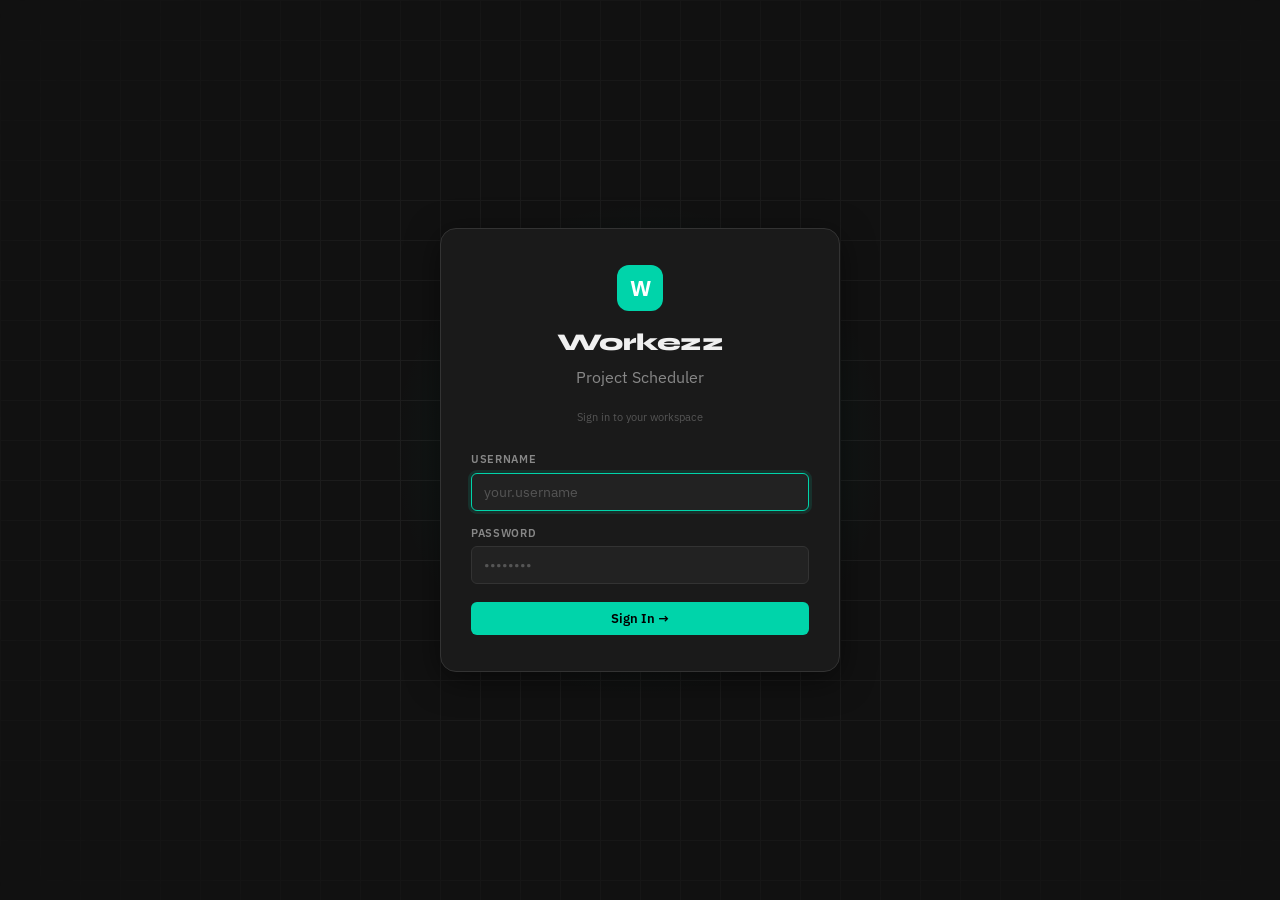
==== commit e7284343: "Add files via upload" ====
--- a/frontend/index.html
+++ b/frontend/index.html
@@ -1,16 +1,16 @@
-<!DOCTYPE html>
-<html lang="en">
-<head>
-  <meta charset="UTF-8">
-  <meta name="viewport" content="width=device-width, initial-scale=1.0, maximum-scale=1.0">
-  <title>Workezz Project Scheduler</title>
-  <link rel="stylesheet" href="style.css">
-</head>
-<body>
-  <div id="app"></div>
-  <div id="toast-container"></div>
-  <script src="api.js"></script>
-  <script src="monitor.js"></script>
-  <script src="app.js"></script>
-</body>
-</html>
+<!DOCTYPE html>
+<html lang="en">
+<head>
+  <meta charset="UTF-8">
+  <meta name="viewport" content="width=device-width, initial-scale=1.0, maximum-scale=1.0">
+  <title>Workezz Project Scheduler</title>
+  <link rel="stylesheet" href="style.css">
+</head>
+<body>
+  <div id="app"></div>
+  <div id="toast-container"></div>
+  <script src="api.js"></script>
+  <script src="monitor.js"></script>
+  <script src="app.js"></script>
+</body>
+</html>
